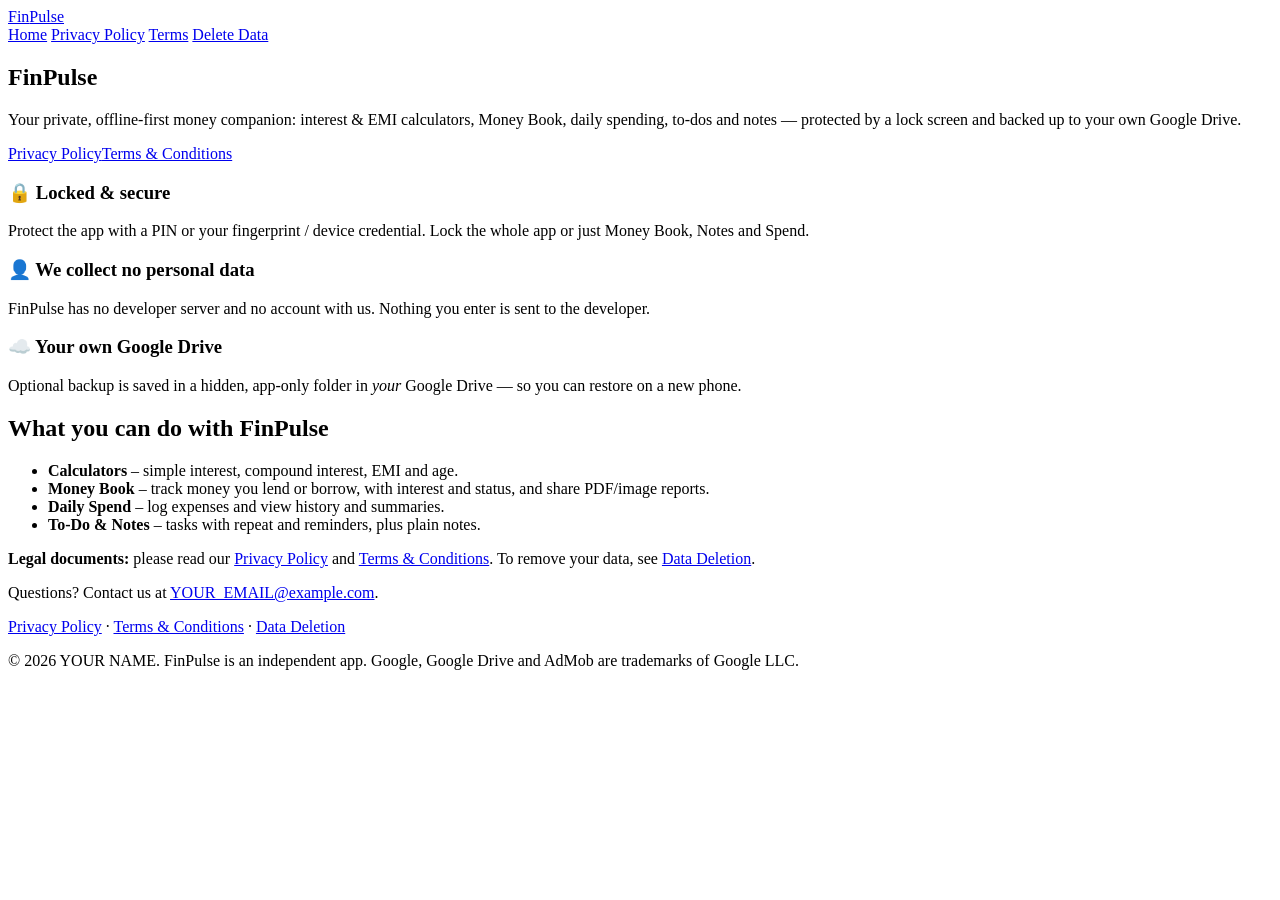
==== index.html @ aad29fa2 "Add FinPulse privacy policy website" ====
<!DOCTYPE html>
<html lang="en">
<head>
<meta charset="utf-8">
<meta name="viewport" content="width=device-width, initial-scale=1">
<title>FinPulse – Private Finance App</title>
<meta name="description" content="FinPulse: private, offline-first finance app with lock screen and Google Drive backup. Privacy Policy and Terms.">
<link rel="icon" href="favicon.svg" type="image/svg+xml">
<link rel="stylesheet" href="assets/style.css">
</head>
<body>
<header class="site"><div class="wrap">
<a class="logo" href="index.html">Fin<span>Pulse</span></a>
<nav>
<a href="index.html" class="on">Home</a>
<a href="privacy-policy.html">Privacy Policy</a>
<a href="terms-and-conditions.html">Terms</a>
<a href="data-deletion.html">Delete Data</a>
</nav></div></header>
<section class="hero">
<h1>FinPulse</h1>
<p>Your private, offline-first money companion: interest &amp; EMI calculators, Money Book, daily spending, to-dos and notes &mdash; protected by a lock screen and backed up to your own Google Drive.</p>
<div class="btns"><a class="btn" href="privacy-policy.html">Privacy Policy</a><a class="btn ghost" href="terms-and-conditions.html">Terms &amp; Conditions</a></div>
</section><main><div class="wrap">
<div class="grid" style="margin-top:8px">
<div class="card"><h3>&#128274; Locked &amp; secure</h3><p>Protect the app with a PIN or your fingerprint / device credential. Lock the whole app or just Money Book, Notes and Spend.</p></div>
<div class="card"><h3>&#128100; We collect no personal data</h3><p>FinPulse has no developer server and no account with us. Nothing you enter is sent to the developer.</p></div>
<div class="card"><h3>&#9729;&#65039; Your own Google Drive</h3><p>Optional backup is saved in a hidden, app-only folder in <em>your</em> Google Drive &mdash; so you can restore on a new phone.</p></div>
</div>
<div class="card">
<h2>What you can do with FinPulse</h2>
<ul>
<li><strong>Calculators</strong> &ndash; simple interest, compound interest, EMI and age.</li>
<li><strong>Money Book</strong> &ndash; track money you lend or borrow, with interest and status, and share PDF/image reports.</li>
<li><strong>Daily Spend</strong> &ndash; log expenses and view history and summaries.</li>
<li><strong>To-Do &amp; Notes</strong> &ndash; tasks with repeat and reminders, plus plain notes.</li>
</ul>
</div>
<div class="note"><strong>Legal documents:</strong> please read our <a href="privacy-policy.html">Privacy Policy</a> and <a href="terms-and-conditions.html">Terms &amp; Conditions</a>. To remove your data, see <a href="data-deletion.html">Data Deletion</a>.</div>
<p class="meta">Questions? Contact us at <a href="mailto:YOUR_EMAIL@example.com">YOUR_EMAIL@example.com</a>.</p>
</div></main>
<footer><div class="wrap">
<p><a href="privacy-policy.html">Privacy Policy</a> &middot; <a href="terms-and-conditions.html">Terms &amp; Conditions</a> &middot; <a href="data-deletion.html">Data Deletion</a></p>
<p>&copy; 2026 YOUR NAME. FinPulse is an independent app. Google, Google Drive and AdMob are trademarks of Google LLC.</p>
</div></footer>
</body></html>
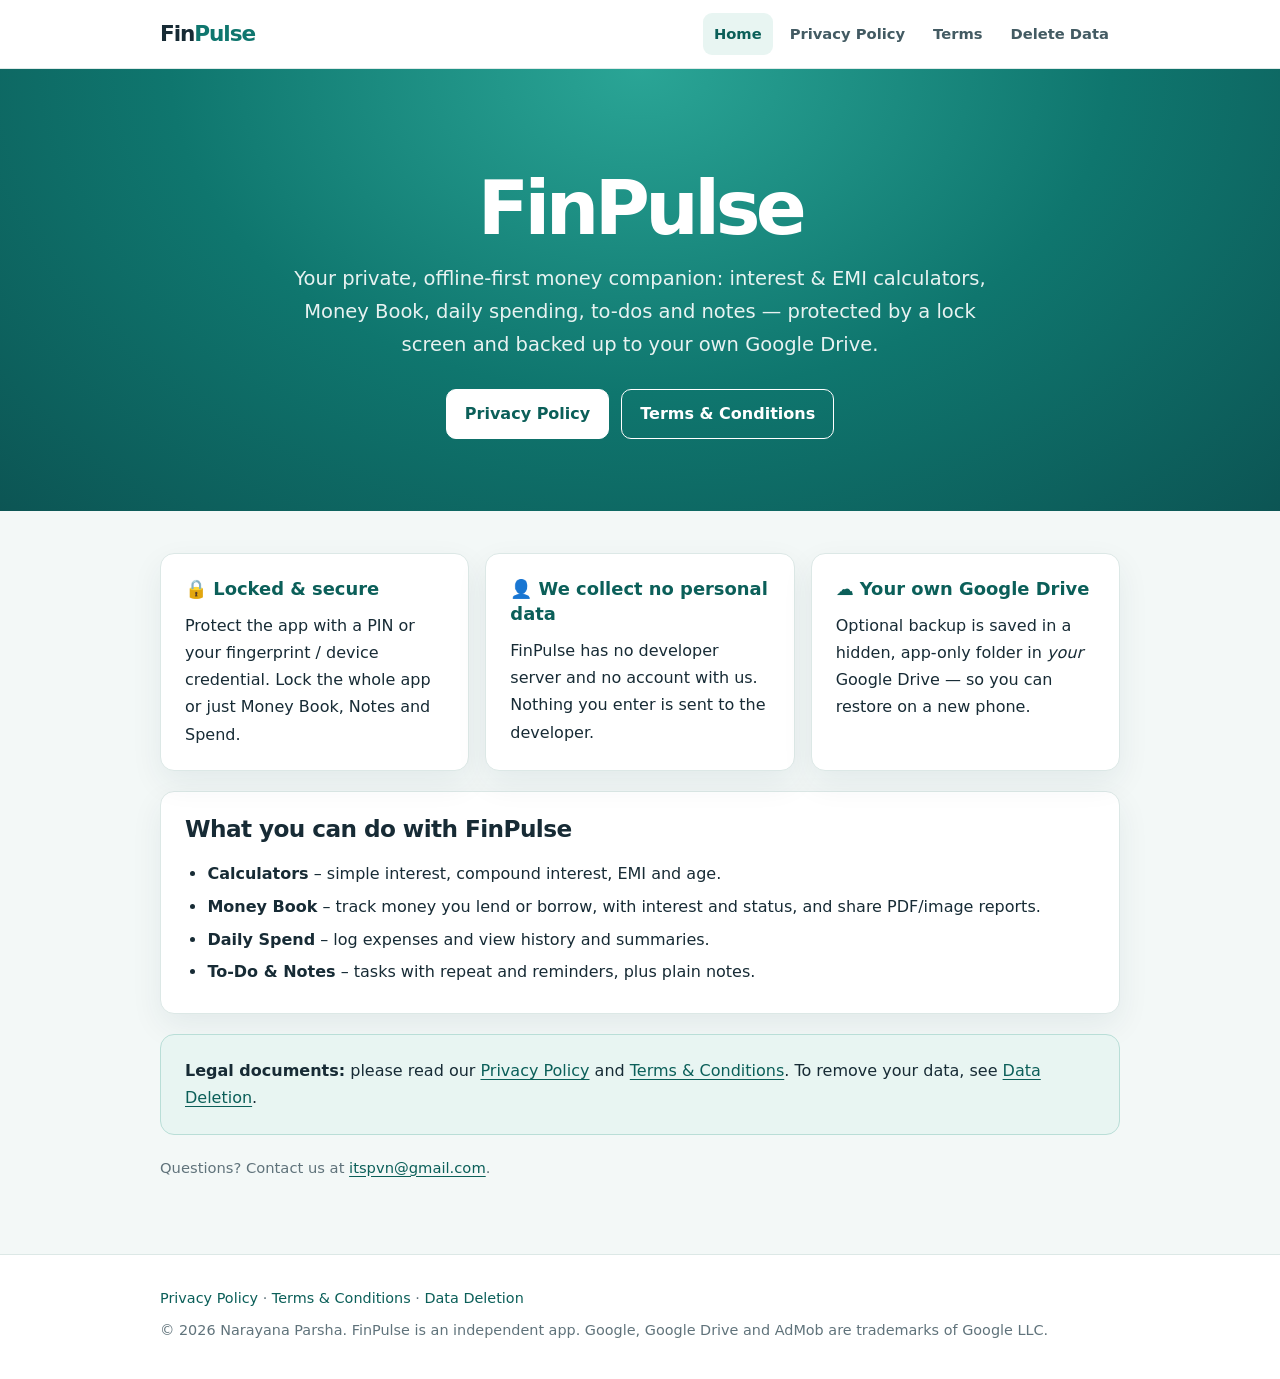
==== commit c249471b: "Replace placeholder developer name and support email across website" ====
--- a/index.html
+++ b/index.html
@@ -37,10 +37,10 @@
 </ul>
 </div>
 <div class="note"><strong>Legal documents:</strong> please read our <a href="privacy-policy.html">Privacy Policy</a> and <a href="terms-and-conditions.html">Terms &amp; Conditions</a>. To remove your data, see <a href="data-deletion.html">Data Deletion</a>.</div>
-<p class="meta">Questions? Contact us at <a href="mailto:YOUR_EMAIL@example.com">YOUR_EMAIL@example.com</a>.</p>
+<p class="meta">Questions? Contact us at <a href="mailto:itspvn@gmail.com">itspvn@gmail.com</a>.</p>
 </div></main>
 <footer><div class="wrap">
 <p><a href="privacy-policy.html">Privacy Policy</a> &middot; <a href="terms-and-conditions.html">Terms &amp; Conditions</a> &middot; <a href="data-deletion.html">Data Deletion</a></p>
-<p>&copy; 2026 YOUR NAME. FinPulse is an independent app. Google, Google Drive and AdMob are trademarks of Google LLC.</p>
+<p>&copy; 2026 Narayana Parsha. FinPulse is an independent app. Google, Google Drive and AdMob are trademarks of Google LLC.</p>
 </div></footer>
-</body></html>+</body></html>
--- a/assets/style.css
+++ b/assets/style.css
@@ -0,0 +1,147 @@
+:root {
+  color-scheme: light;
+  --ink: #172b35;
+  --muted: #60737b;
+  --teal: #0f766e;
+  --teal-dark: #0b5f59;
+  --surface: #ffffff;
+  --background: #f3f8f7;
+  --line: #dce8e6;
+  --soft-teal: #e8f5f2;
+  --soft-yellow: #fff8df;
+  --shadow: 0 12px 32px rgba(21, 61, 65, 0.07);
+}
+
+* { box-sizing: border-box; }
+html { scroll-behavior: smooth; }
+body {
+  margin: 0;
+  color: var(--ink);
+  background: var(--background);
+  font: 16px/1.7 system-ui, -apple-system, BlinkMacSystemFont, "Segoe UI", sans-serif;
+  -webkit-font-smoothing: antialiased;
+}
+a { color: var(--teal-dark); text-underline-offset: 3px; }
+a:hover { color: var(--teal); }
+.wrap { width: min(100% - 40px, 960px); margin-inline: auto; }
+
+.site {
+  position: sticky;
+  z-index: 10;
+  top: 0;
+  border-bottom: 1px solid rgba(220, 232, 230, .9);
+  background: rgba(255, 255, 255, .94);
+  backdrop-filter: blur(12px);
+}
+.site .wrap {
+  min-height: 68px;
+  display: flex;
+  align-items: center;
+  justify-content: space-between;
+  gap: 24px;
+}
+.logo {
+  color: var(--ink);
+  font-size: 1.35rem;
+  font-weight: 800;
+  letter-spacing: -.05em;
+  text-decoration: none;
+  white-space: nowrap;
+}
+.logo span { color: var(--teal); }
+nav { display: flex; flex-wrap: wrap; align-items: center; gap: 6px; }
+nav a {
+  padding: 8px 11px;
+  border-radius: 9px;
+  color: #435b63;
+  font-size: .92rem;
+  font-weight: 600;
+  text-decoration: none;
+}
+nav a:hover, nav a.on { color: var(--teal-dark); background: var(--soft-teal); }
+
+.hero {
+  padding: clamp(56px, 10vw, 100px) 20px 72px;
+  text-align: center;
+  color: white;
+  background: radial-gradient(ellipse at 50% 0%, #2aa596 0, var(--teal) 52%, #0c5554 100%);
+}
+.hero h1 { margin: 0 0 14px; font-size: clamp(2.6rem, 8vw, 4.7rem); line-height: 1.05; letter-spacing: -.06em; }
+.hero p { max-width: 720px; margin: 0 auto; color: rgba(255,255,255,.9); font-size: clamp(1.05rem, 2.5vw, 1.22rem); }
+.btns { display: flex; flex-wrap: wrap; justify-content: center; gap: 12px; margin-top: 28px; }
+.btn {
+  display: inline-flex;
+  min-height: 46px;
+  align-items: center;
+  justify-content: center;
+  padding: 10px 18px;
+  border: 1px solid white;
+  border-radius: 10px;
+  color: var(--teal-dark);
+  background: white;
+  font-weight: 700;
+  text-decoration: none;
+  transition: transform .15s ease, box-shadow .15s ease;
+}
+.btn:hover { color: var(--teal-dark); transform: translateY(-1px); box-shadow: 0 7px 18px rgba(0,0,0,.14); }
+.btn.ghost { color: white; background: transparent; }
+.btn.ghost:hover { background: rgba(255,255,255,.12); }
+
+.pagehead { padding: 35px 20px 30px; text-align: center; background: linear-gradient(180deg, #e6f4f1, var(--background)); }
+.pagehead h1 { margin: 0; color: var(--teal-dark); font-size: 2rem; letter-spacing: -.04em; }
+.pagehead p { margin: 4px 0 0; color: var(--muted); font-weight: 600; }
+main { padding: 34px 0 60px; }
+main > .wrap > *:first-child { margin-top: 0; }
+main h2 { margin: 1.8em 0 .45em; font-size: 1.45rem; line-height: 1.3; letter-spacing: -.025em; }
+main h3 { margin: 0 0 8px; font-size: 1.12rem; line-height: 1.4; }
+main p { margin: .7em 0 1em; }
+main ul, main ol { padding-left: 1.4em; }
+main li { margin: .35em 0; }
+main code { padding: .12em .38em; border-radius: 5px; background: #edf2f2; font-size: .9em; }
+
+.card, .note, .warn {
+  margin: 20px 0;
+  padding: 22px 24px;
+  border: 1px solid var(--line);
+  border-radius: 14px;
+  background: var(--surface);
+  box-shadow: var(--shadow);
+}
+.card > :first-child, .note > :first-child, .warn > :first-child { margin-top: 0; }
+.card > :last-child, .note > :last-child, .warn > :last-child { margin-bottom: 0; }
+.grid { display: grid; grid-template-columns: repeat(3, minmax(0, 1fr)); gap: 16px; }
+.grid .card { margin: 0; }
+.grid .card h3 { color: var(--teal-dark); }
+.note { border-color: #b9ded7; background: var(--soft-teal); box-shadow: none; }
+.warn { border-color: #f0df9e; background: var(--soft-yellow); box-shadow: none; }
+.meta { color: var(--muted); font-size: .92rem; }
+
+.toc { columns: 2; column-gap: 36px; }
+.toc li { break-inside: avoid; }
+table { width: 100%; margin: 18px 0 24px; border-collapse: collapse; border: 1px solid var(--line); border-radius: 10px; overflow: hidden; background: var(--surface); }
+th, td { padding: 12px 14px; border-bottom: 1px solid var(--line); text-align: left; vertical-align: top; }
+th { background: var(--soft-teal); color: var(--teal-dark); font-weight: 700; }
+tr:last-child td { border-bottom: 0; }
+
+footer { padding: 24px 0 30px; border-top: 1px solid var(--line); background: #fff; color: var(--muted); font-size: .9rem; }
+footer p { margin: 7px 0; }
+footer a { text-decoration: none; }
+footer a:hover { text-decoration: underline; }
+
+:focus-visible { outline: 3px solid #f0b429; outline-offset: 3px; border-radius: 4px; }
+
+@media (max-width: 700px) {
+  .site { position: static; }
+  .site .wrap { padding: 13px 0; align-items: flex-start; flex-direction: column; gap: 8px; }
+  nav { gap: 3px; }
+  nav a { padding: 7px 9px; font-size: .88rem; }
+  .grid { grid-template-columns: 1fr; }
+  .toc { columns: 1; }
+  .card, .note, .warn { padding: 18px; }
+  table { display: block; overflow-x: auto; white-space: normal; }
+}
+
+@media (prefers-reduced-motion: reduce) {
+  html { scroll-behavior: auto; }
+  *, *::before, *::after { transition-duration: .01ms !important; }
+}
